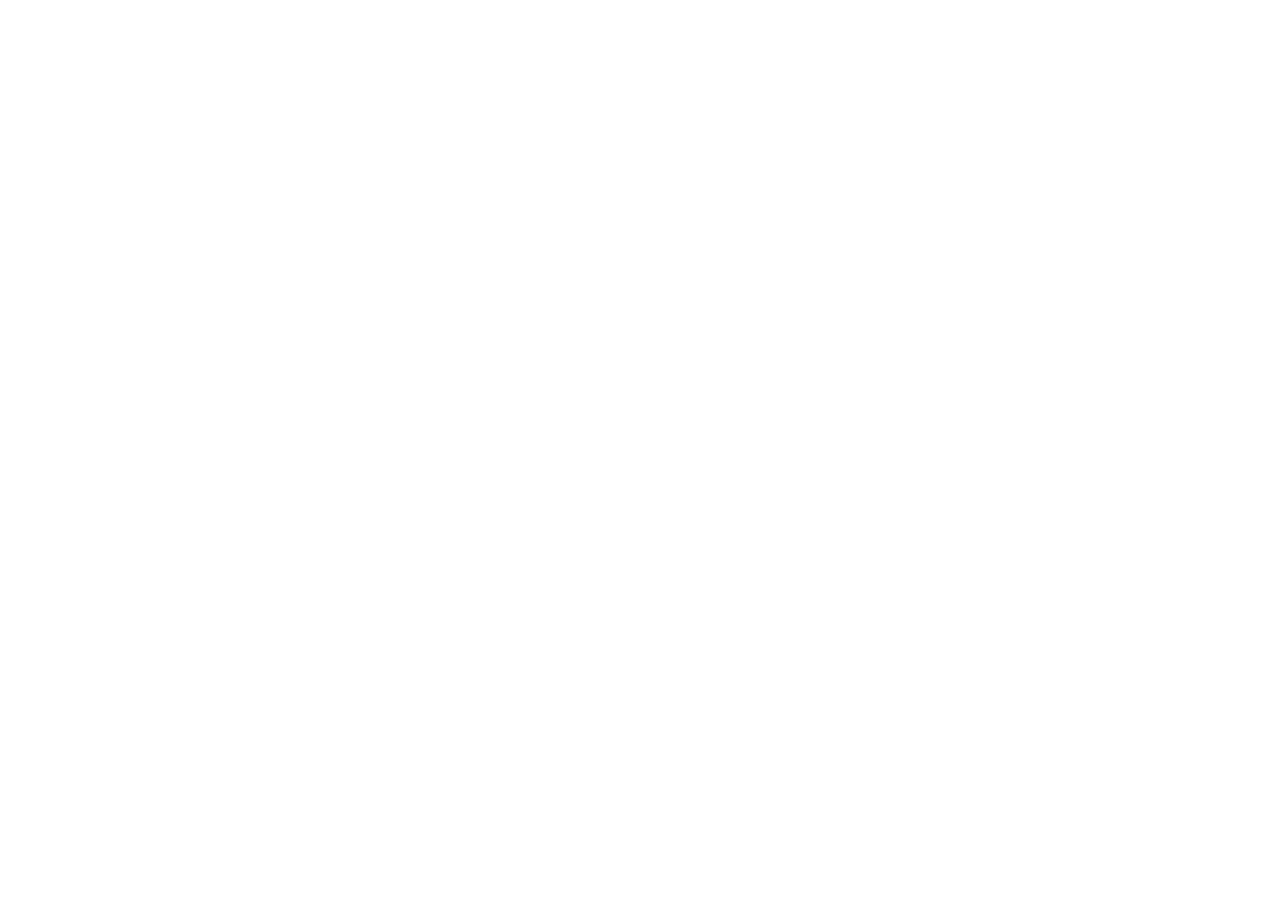
==== index.html @ 6d7db4c5 "Tambah kerangka halaman beranda" ====
<!DOCTYPE html>
<html lang="en">
<head>
    <meta charset="UTF-8">
    <meta name="viewport" content="width=device-width, initial-scale=1.0">
    <meta name="description" content="atalog kain dan busana Sasirangan khas Banjarmasin
    karya pengrajin lokal">

    <title>Sasirangan Banua | Kain Khas Banjar</title>
</head>
<body>
    
</body>
</html>
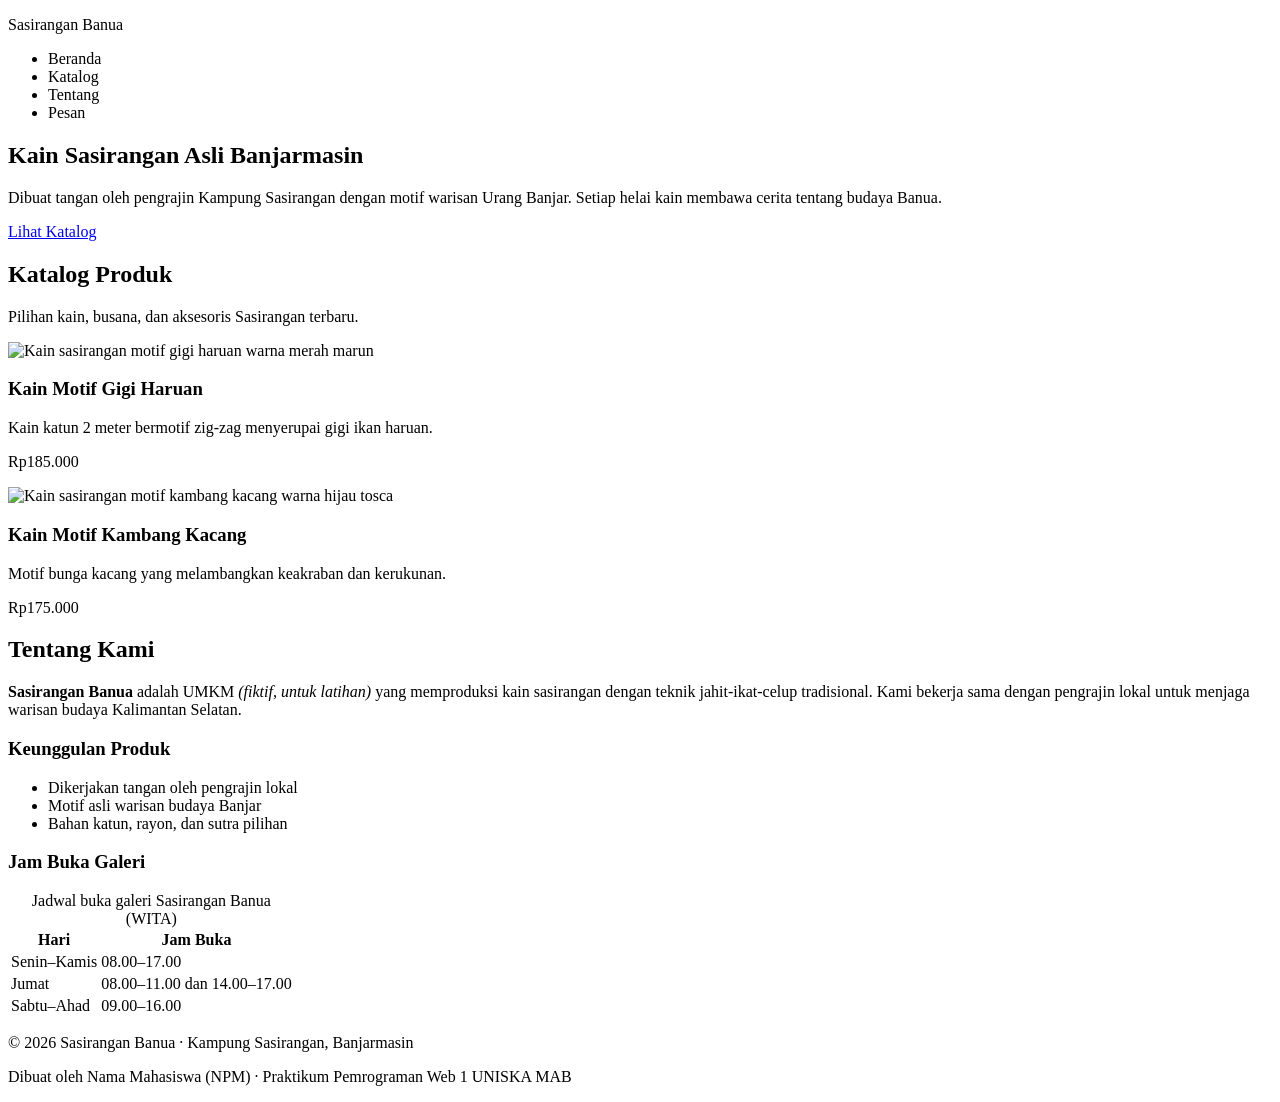
==== commit b75ed917: "Tambah formulir pemesanan di kontak.html" ====
--- a/index.html
+++ b/index.html
@@ -1,14 +1,129 @@
-<!DOCTYPE html>
+<!doctype html>
 <html lang="en">
-<head>
-    <meta charset="UTF-8">
-    <meta name="viewport" content="width=device-width, initial-scale=1.0">
-    <meta name="description" content="atalog kain dan busana Sasirangan khas Banjarmasin
-    karya pengrajin lokal">
+  <head>
+    <meta charset="UTF-8" />
+    <meta name="viewport" content="width=device-width, initial-scale=1.0" />
+    <meta
+      name="description"
+      content="atalog kain dan busana Sasirangan khas Banjarmasin
+    karya pengrajin lokal"
+    />
 
     <title>Sasirangan Banua | Kain Khas Banjar</title>
-</head>
-<body>
-    
-</body>
-</html>+  </head>
+
+  <body>
+    <header>
+      <p class="logo"><a href="index.html"></a>Sasirangan Banua</p>
+      <nav>
+        <ul>
+          <li><a href="index.html"></a>Beranda</li>
+          <li><a href="#katalog"></a>Katalog</li>
+          <li><a href="#tentang"></a>Tentang</li>
+          <li><a href="kontak.html"></a>Pesan</li>
+        </ul>
+      </nav>
+    </header>
+
+    <main>
+      <section class="hero">
+        <h1>Kain Sasirangan Asli Banjarmasin</h1>
+        <p>
+          Dibuat tangan oleh pengrajin Kampung Sasirangan dengan motif warisan
+          Urang Banjar. Setiap helai kain membawa cerita tentang budaya Banua.
+        </p>
+        <a class="tombol" href="#katalog">Lihat Katalog</a>
+      </section>
+
+      <section class="bagian" id="katalog">
+        <h2>Katalog Produk</h2>
+        <p>Pilihan kain, busana, dan aksesoris Sasirangan terbaru.</p>
+        <div class="katalog-grid">
+          <article class="kartu">
+            <img
+              src="img/gigi-haruan.svg"
+              alt="Kain sasirangan motif gigi haruan warna merah marun"
+              width="600"
+              height="400"
+            />
+            <div class="kartu-isi">
+              <h3>Kain Motif Gigi Haruan</h3>
+              <p>
+                Kain katun 2 meter bermotif zig-zag menyerupai gigi ikan haruan.
+              </p>
+              <p class="harga">Rp185.000</p>
+            </div>
+          </article>
+          <article class="kartu">
+            <img
+              src="img/kambang-kacang.svg"
+              alt="Kain sasirangan motif kambang kacang warna hijau
+tosca"
+              width="600"
+              height="400"
+            />
+            <div class="kartu-isi">
+              <h3>Kain Motif Kambang Kacang</h3>
+              <p>
+                Motif bunga kacang yang melambangkan keakraban dan kerukunan.
+              </p>
+              <p class="harga">Rp175.000</p>
+            </div>
+          </article>
+          <!-- Tambahkan minimal 4 kartu lagi dengan pola yang sama -->
+        </div>
+      </section>
+
+      <section class="bagian" id="tentang">
+        <h2>Tentang Kami</h2>
+        <p>
+          <strong>Sasirangan Banua</strong> adalah UMKM
+          <em>(fiktif, untuk latihan)</em> yang memproduksi kain sasirangan
+          dengan teknik jahit-ikat-celup tradisional. Kami bekerja sama dengan
+          pengrajin lokal untuk menjaga warisan budaya Kalimantan Selatan.
+        </p>
+        <h3>Keunggulan Produk</h3>
+        <ul>
+          <li>Dikerjakan tangan oleh pengrajin lokal</li>
+          <li>Motif asli warisan budaya Banjar</li>
+          <li>Bahan katun, rayon, dan sutra pilihan</li>
+        </ul>
+        <h3>Jam Buka Galeri</h3>
+        <table>
+          <caption>
+            Jadwal buka galeri Sasirangan Banua (WITA)
+          </caption>
+          <thead>
+            <tr>
+              <th scope="col">Hari</th>
+              <th scope="col">Jam Buka</th>
+            </tr>
+          </thead>
+          <tbody>
+            <tr>
+              <td>Senin–Kamis</td>
+              <td>08.00–17.00</td>
+            </tr>
+            <tr>
+              <td>Jumat</td>
+              <td>08.00–11.00 dan 14.00–17.00</td>
+            </tr>
+            <tr>
+              <td>Sabtu–Ahad</td>
+              <td>09.00–16.00</td>
+            </tr>
+          </tbody>
+        </table>
+      </section>
+    </main>
+    <footer class="footer-situs">
+      <p>
+        &copy; 2026 Sasirangan Banua &middot; Kampung Sasirangan, Banjarmasin
+      </p>
+      <p>
+        Dibuat oleh Nama Mahasiswa (NPM) &middot; Praktikum Pemrograman Web 1
+        UNISKA MAB
+      </p>
+    </footer>
+  </body>
+</html>
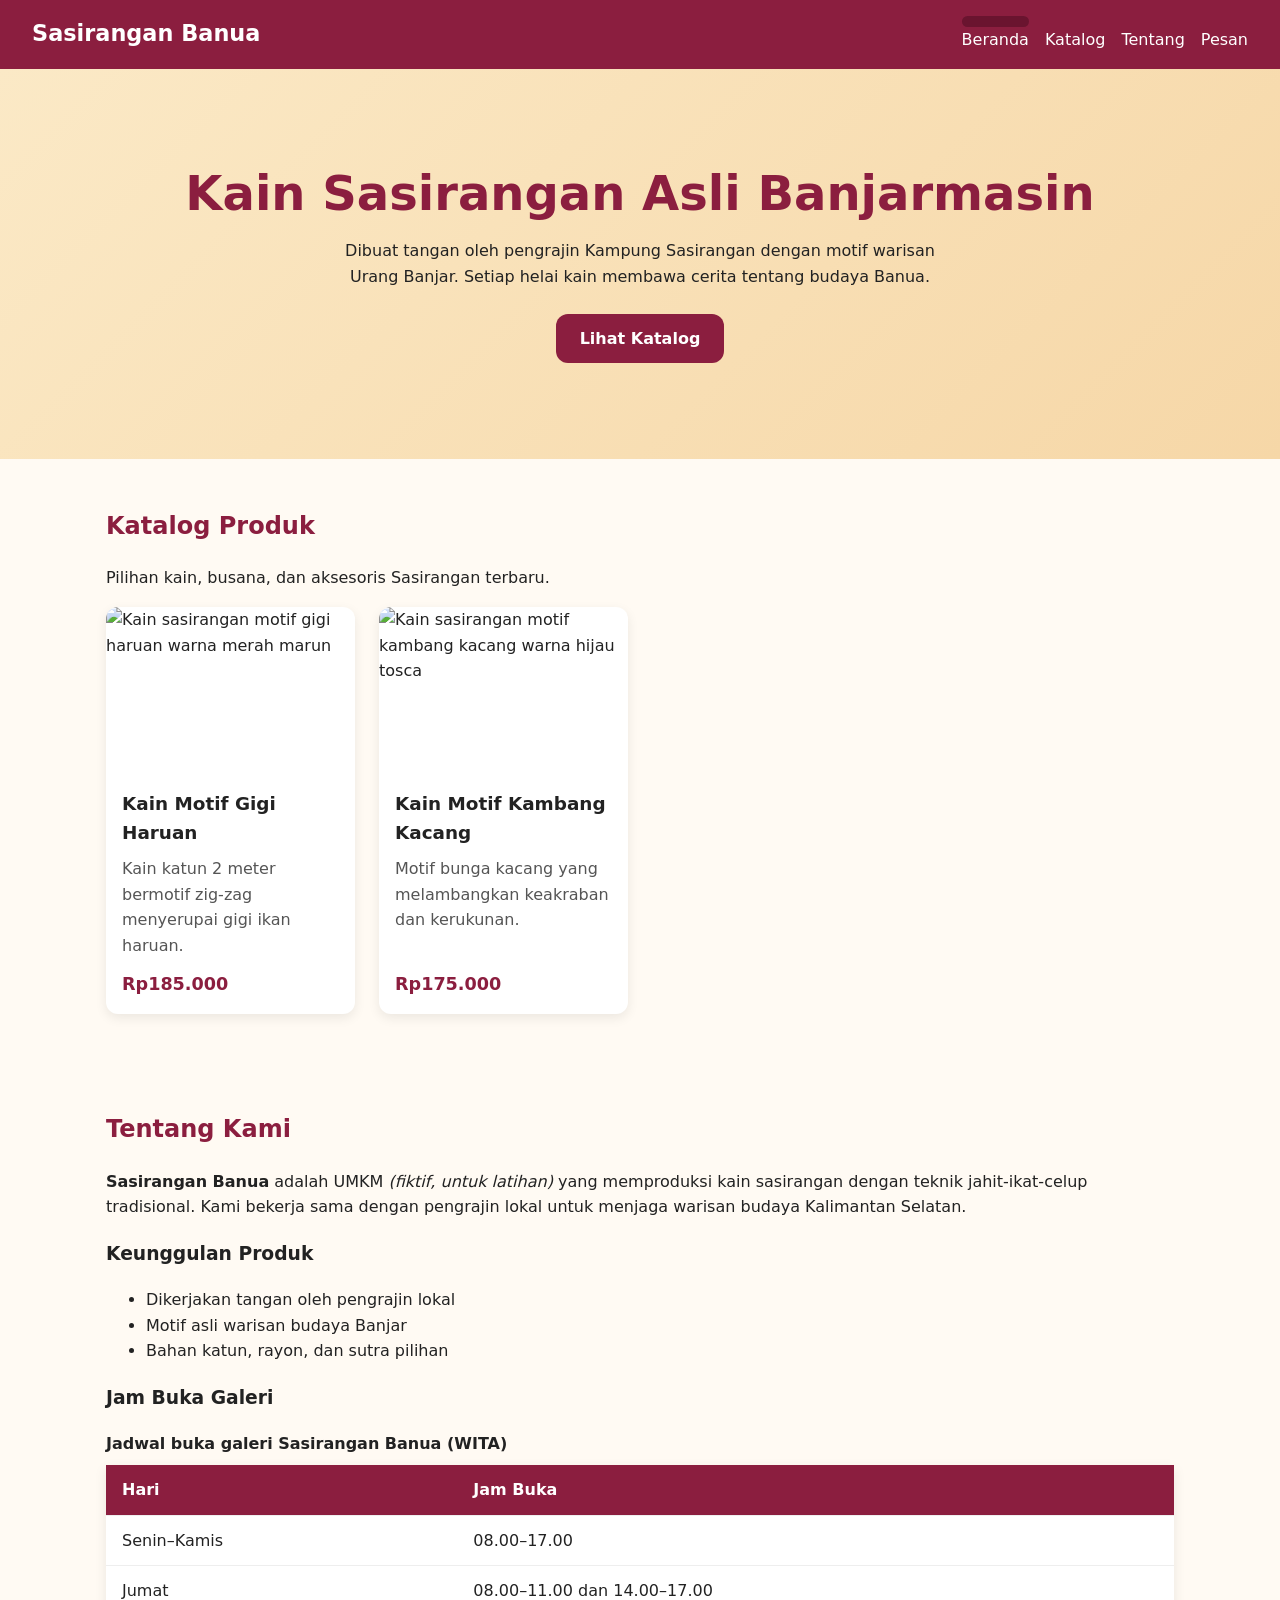
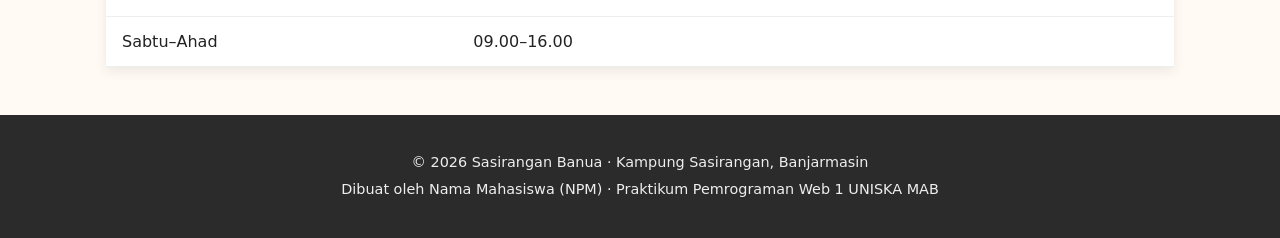
==== commit 892b4980: "Perbaiki tampilan berdasarkan uji responsif" ====
--- a/index.html
+++ b/index.html
@@ -5,19 +5,19 @@
     <meta name="viewport" content="width=device-width, initial-scale=1.0" />
     <meta
       name="description"
-      content="atalog kain dan busana Sasirangan khas Banjarmasin
+      content="Catalog kain dan busana Sasirangan khas Banjarmasin
     karya pengrajin lokal"
     />
-
+    <link rel="stylesheet" href="css/style.css" />
     <title>Sasirangan Banua | Kain Khas Banjar</title>
   </head>
 
   <body>
-    <header>
+    <header class="header-situs">
       <p class="logo"><a href="index.html"></a>Sasirangan Banua</p>
-      <nav>
-        <ul>
-          <li><a href="index.html"></a>Beranda</li>
+      <nav aria-label="Navigasi Utama">
+        <ul class="menu">
+          <li><a href="index.html" aria-current="page"></a>Beranda</li>
           <li><a href="#katalog"></a>Katalog</li>
           <li><a href="#tentang"></a>Tentang</li>
           <li><a href="kontak.html"></a>Pesan</li>
--- a/css/style.css
+++ b/css/style.css
@@ -0,0 +1,340 @@
+/* =========================================================
+Sasirangan Banua — style.css
+Pendekatan: mobile-first (gaya dasar untuk HP, lalu
+disesuaikan untuk layar lebar dengan media query)
+========================================================= */
+/* ---------- 1. Variabel (custom properties) ---------- */
+:root {
+  --warna-utama: #8b1e3f;
+  /* merah marun sasirangan */
+  --warna-utama-gelap: #6a142f;
+  --warna-aksen: #e0a526;
+  /* kuning kunyit */
+  --warna-krem: #fbe9c6;
+  --warna-teks: #222222;
+  --warna-teks-lembut: #555555;
+  --warna-latar: #fffaf3;
+  --warna-kartu: #ffffff;
+  --radius: 12px;
+  --bayangan: 0 4px 12px rgba(0, 0, 0, 0.08);
+  --lebar-maks: 1100px;
+}
+
+/* ---------- 2. Reset ringan & dasar ---------- */
+*,
+*::before,
+*::after {
+  box-sizing: border-box;
+}
+
+html {
+  scroll-behavior: smooth;
+  scroll-padding-top: 7rem;
+  /* agar judul tidak tertutup header sticky */
+}
+
+body {
+  margin: 0;
+  font-family:
+    "Segoe UI",
+    system-ui,
+    -apple-system,
+    Roboto,
+    Arial,
+    sans-serif;
+  font-size: 1rem;
+  line-height: 1.6;
+  color: var(--warna-teks);
+  background-color: var(--warna-latar);
+}
+
+img {
+  display: block;
+  max-width: 100%;
+  height: auto;
+}
+
+a {
+  color: var(--warna-utama);
+}
+
+/* Penanda fokus untuk pengguna keyboard — JANGAN dihapus */
+a:focus-visible,
+button:focus-visible,
+input:focus-visible,
+select:focus-visible,
+textarea:focus-visible {
+  outline: 3px solid var(--warna-utama-gelap);
+  outline-offset: 2px;
+}
+
+/* ---------- 3. Header & navigasi (Flexbox) ---------- */
+.header-situs {
+  position: sticky;
+  top: 0;
+  z-index: 10;
+  display: flex;
+  flex-direction: column; /* HP: logo di atas menu */
+  align-items: center;
+  gap: 0.5rem;
+  padding: 1rem;
+  background-color: var(--warna-utama);
+  color: #ffffff;
+}
+.logo {
+  margin: 0;
+  font-size: 1.4rem;
+  font-weight: 700;
+}
+.logo a {
+  color: inherit;
+  text-decoration: none;
+}
+.menu {
+  display: flex;
+  flex-wrap: wrap;
+  justify-content: center;
+  gap: 0.25rem 1rem;
+  margin: 0;
+  padding: 0;
+  list-style: none;
+}
+.menu a {
+  display: block;
+  padding: 0.35rem 0.75rem;
+  border-radius: 6px;
+  color: #ffffff;
+  text-decoration: none;
+}
+.menu a:hover,
+.menu a[aria-current="page"] {
+  background-color: var(--warna-utama-gelap);
+}
+.header-situs a:focus-visible {
+  outline-color: #ffffff; /* fokus putih agar terlihat di latar header yang gelap */
+}
+
+/* ---------- 4. Hero ---------- */
+.hero {
+  padding: 4rem 1rem;
+  text-align: center;
+  background: linear-gradient(135deg, var(--warna-krem), #f6d7a7);
+}
+
+.hero h1 {
+  margin: 0 0 1rem;
+  font-size: clamp(1.8rem, 5vw, 3rem);
+  line-height: 1.2;
+  color: var(--warna-utama);
+}
+
+.hero p {
+  max-width: 40rem;
+  margin: 0 auto 1.5rem;
+}
+
+/* ---------- 5. Tombol ---------- */
+.tombol {
+  display: inline-block;
+  padding: 0.75rem 1.5rem;
+  border: none;
+  border-radius: var(--radius);
+  background-color: var(--warna-utama);
+  color: #ffffff;
+  font: inherit;
+  font-weight: 600;
+  text-decoration: none;
+  cursor: pointer;
+  transition:
+    background-color 0.2s ease,
+    transform 0.2s ease;
+}
+
+.tombol:hover {
+  background-color: var(--warna-utama-gelap);
+  transform: translateY(-2px);
+}
+
+/* ---------- 6. Bagian (section) umum ---------- */
+.bagian {
+  max-width: var(--lebar-maks);
+  margin-inline: auto;
+  padding: 3rem 1rem;
+}
+
+.bagian h1,
+.bagian h2 {
+  margin-top: 0;
+  color: var(--warna-utama);
+}
+
+/* ---------- 7. Katalog (CSS Grid) ---------- */
+.katalog-grid {
+  display: grid;
+  grid-template-columns: repeat(auto-fill, minmax(240px, 1fr));
+  gap: 1.5rem;
+}
+
+.kartu {
+  display: flex;
+  flex-direction: column;
+  overflow: hidden;
+  border-radius: var(--radius);
+  background-color: var(--warna-kartu);
+  box-shadow: var(--bayangan);
+  transition: transform 0.2s ease;
+}
+
+.kartu:hover {
+  transform: translateY(-4px);
+}
+
+.kartu img {
+  width: 100%;
+  aspect-ratio: 3 / 2;
+  object-fit: cover;
+}
+
+.kartu-isi {
+  display: flex;
+  flex-direction: column;
+  flex-grow: 1;
+  /* isi kartu mengisi sisa tinggi */
+  padding: 1rem;
+}
+
+.kartu h3 {
+  margin: 0 0 0.5rem;
+  font-size: 1.15rem;
+}
+
+.kartu p {
+  margin: 0 0 0.75rem;
+  color: var(--warna-teks-lembut);
+}
+
+.kartu .harga {
+  margin-top: auto;
+  /* harga selalu di bagian bawah kartu */
+  margin-bottom: 0;
+  font-size: 1.1rem;
+  font-weight: 700;
+  color: var(--warna-utama);
+}
+
+/* ---------- 8. Tabel ---------- */
+table {
+  width: 100%;
+  border-collapse: collapse;
+  background-color: var(--warna-kartu);
+  box-shadow: var(--bayangan);
+}
+
+caption {
+  margin-bottom: 0.5rem;
+  font-weight: 600;
+  text-align: left;
+}
+
+th,
+td {
+  padding: 0.75rem 1rem;
+  border-bottom: 1px solid #eeeeee;
+  text-align: left;
+}
+
+thead th {
+  background-color: var(--warna-utama);
+  color: #ffffff;
+}
+
+/* ---------- 9. Formulir ---------- */
+.form-pesan {
+  display: grid;
+  gap: 1rem;
+  max-width: 40rem;
+  padding: 1.5rem;
+  border-radius: var(--radius);
+  background-color: var(--warna-kartu);
+  box-shadow: var(--bayangan);
+}
+
+.kolom {
+  display: flex;
+  flex-direction: column;
+  gap: 0.35rem;
+}
+
+label,
+legend {
+  font-weight: 600;
+}
+
+input,
+select,
+textarea {
+  width: 100%;
+  padding: 0.65rem 0.75rem;
+  border: 1px solid #b5b5b5;
+  border-radius: 8px;
+  font: inherit;
+}
+
+fieldset {
+  display: flex;
+  flex-direction: column;
+  gap: 0.35rem;
+  border: 1px solid #dddddd;
+  border-radius: 8px;
+}
+
+fieldset label,
+.cek {
+  display: flex;
+  align-items: center;
+  gap: 0.5rem;
+  font-weight: 400;
+}
+
+input[type="radio"],
+input[type="checkbox"] {
+  width: auto;
+}
+
+/* ---------- 10. Footer ---------- */
+.footer-situs {
+  padding: 2rem 1rem;
+  background-color: #2b2b2b;
+  color: #eeeeee;
+  font-size: 0.9rem;
+  text-align: center;
+}
+
+.footer-situs p {
+  margin: 0.25rem 0;
+}
+
+/* ---------- 11. Responsif: tablet & desktop ---------- */
+@media (min-width: 768px) {
+  .header-situs {
+    flex-direction: row;
+    /* logo kiri, menu kanan */
+    justify-content: space-between;
+    padding-inline: 2rem;
+  }
+
+  .hero {
+    padding: 6rem 2rem;
+  }
+}
+
+/* Hormati pengguna yang tidak ingin banyak animasi */
+@media (prefers-reduced-motion: reduce) {
+  html {
+    scroll-behavior: auto;
+  }
+
+  * {
+    transition: none !important;
+  }
+}
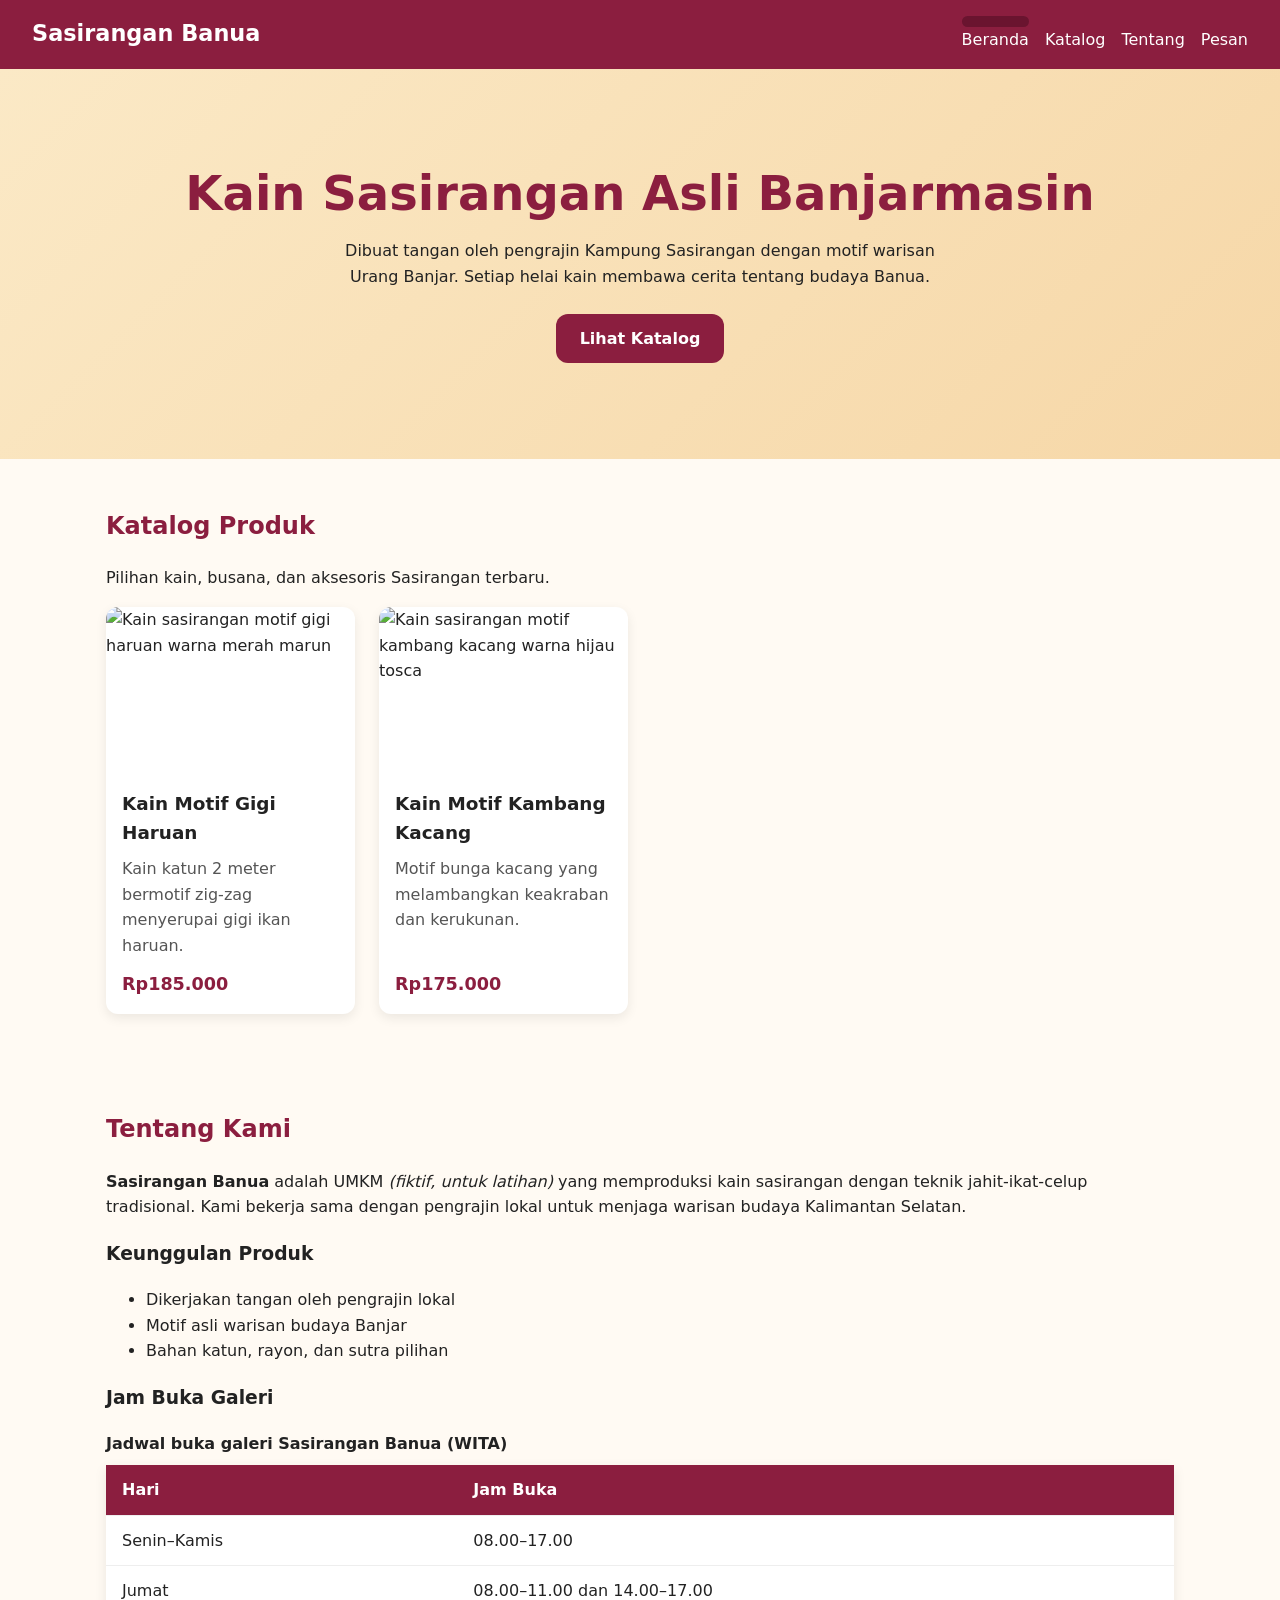
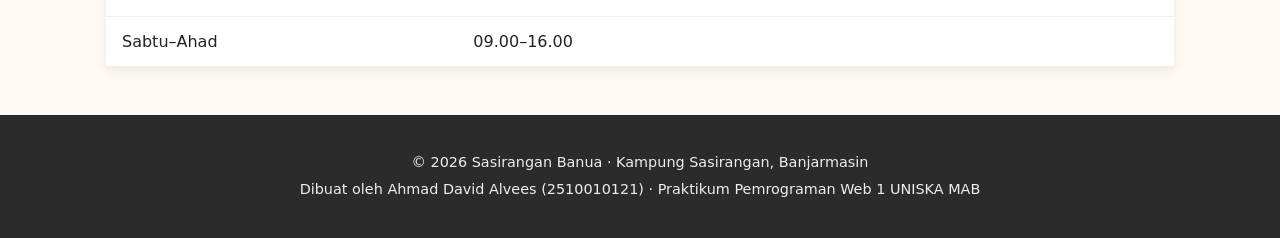
==== commit 2295df77: "Tambah formulir pemesanan di kontak.html" ====
--- a/index.html
+++ b/index.html
@@ -58,7 +58,7 @@
             <img
               src="img/kambang-kacang.svg"
               alt="Kain sasirangan motif kambang kacang warna hijau
-tosca"
+              tosca"
               width="600"
               height="400"
             />
@@ -121,8 +121,8 @@
         &copy; 2026 Sasirangan Banua &middot; Kampung Sasirangan, Banjarmasin
       </p>
       <p>
-        Dibuat oleh Nama Mahasiswa (NPM) &middot; Praktikum Pemrograman Web 1
-        UNISKA MAB
+        Dibuat oleh Ahmad David Alvees (2510010121) &middot; Praktikum
+        Pemrograman Web 1 UNISKA MAB
       </p>
     </footer>
   </body>
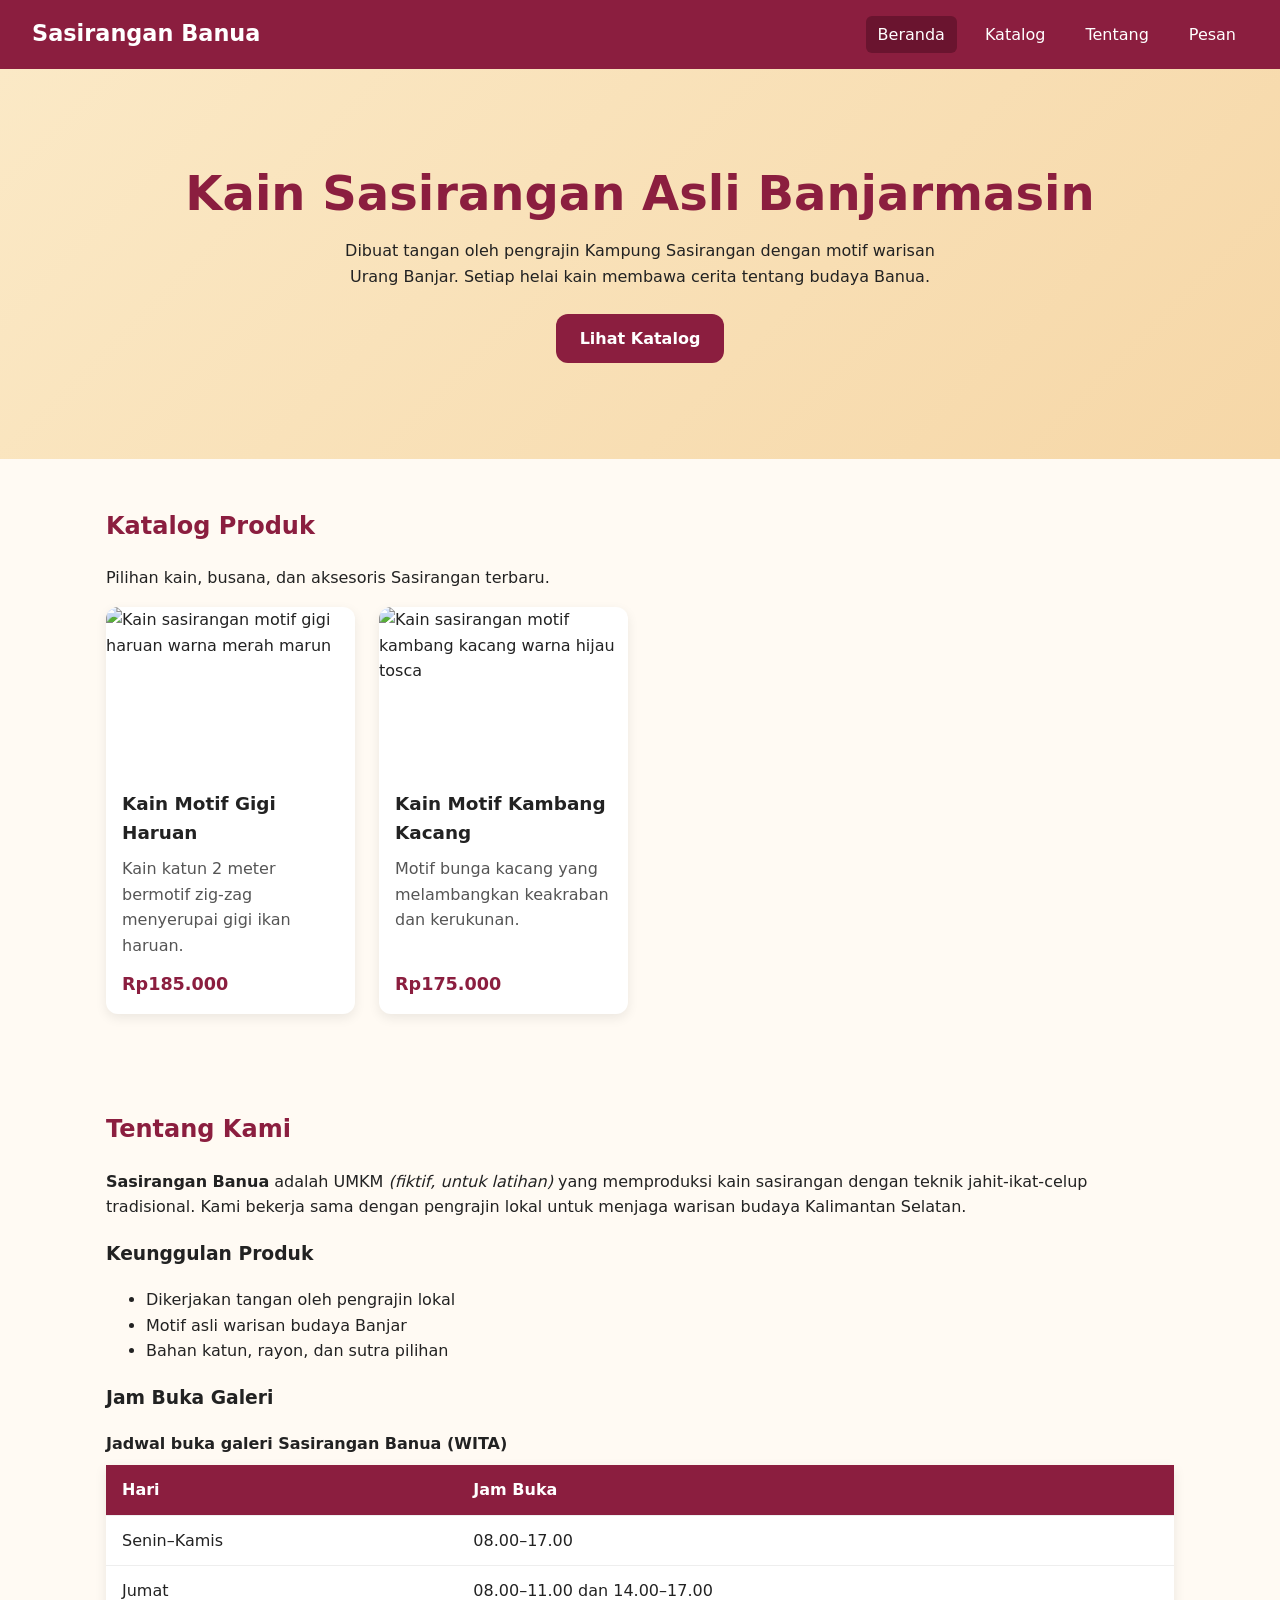
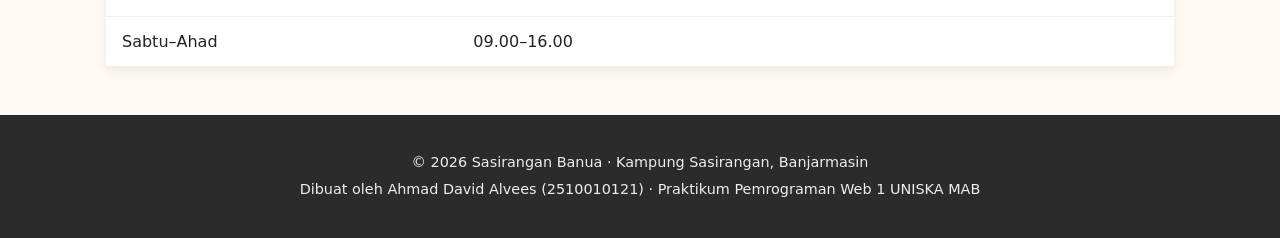
==== commit 56707a64: "Perbaiki tampilan berdasarkan uji responsif" ====
--- a/index.html
+++ b/index.html
@@ -17,10 +17,10 @@
       <p class="logo"><a href="index.html"></a>Sasirangan Banua</p>
       <nav aria-label="Navigasi Utama">
         <ul class="menu">
-          <li><a href="index.html" aria-current="page"></a>Beranda</li>
-          <li><a href="#katalog"></a>Katalog</li>
-          <li><a href="#tentang"></a>Tentang</li>
-          <li><a href="kontak.html"></a>Pesan</li>
+          <li><a href="index.html" aria-current="page">Beranda</a></li>
+          <li><a href="#katalog">Katalog</a></li>
+          <li><a href="#tentang">Tentang</a></li>
+          <li><a href="kontak.html">Pesan</a></li>
         </ul>
       </nav>
     </header>
--- a/css/style.css
+++ b/css/style.css
@@ -74,22 +74,25 @@
   top: 0;
   z-index: 10;
   display: flex;
-  flex-direction: column; /* HP: logo di atas menu */
+  flex-direction: column;
   align-items: center;
   gap: 0.5rem;
   padding: 1rem;
   background-color: var(--warna-utama);
   color: #ffffff;
 }
+
 .logo {
   margin: 0;
   font-size: 1.4rem;
   font-weight: 700;
 }
+
 .logo a {
   color: inherit;
   text-decoration: none;
 }
+
 .menu {
   display: flex;
   flex-wrap: wrap;
@@ -99,6 +102,7 @@
   padding: 0;
   list-style: none;
 }
+
 .menu a {
   display: block;
   padding: 0.35rem 0.75rem;
@@ -106,12 +110,14 @@
   color: #ffffff;
   text-decoration: none;
 }
+
 .menu a:hover,
 .menu a[aria-current="page"] {
   background-color: var(--warna-utama-gelap);
 }
+
 .header-situs a:focus-visible {
-  outline-color: #ffffff; /* fokus putih agar terlihat di latar header yang gelap */
+  outline-color: #ffffff;
 }
 
 /* ---------- 4. Hero ---------- */
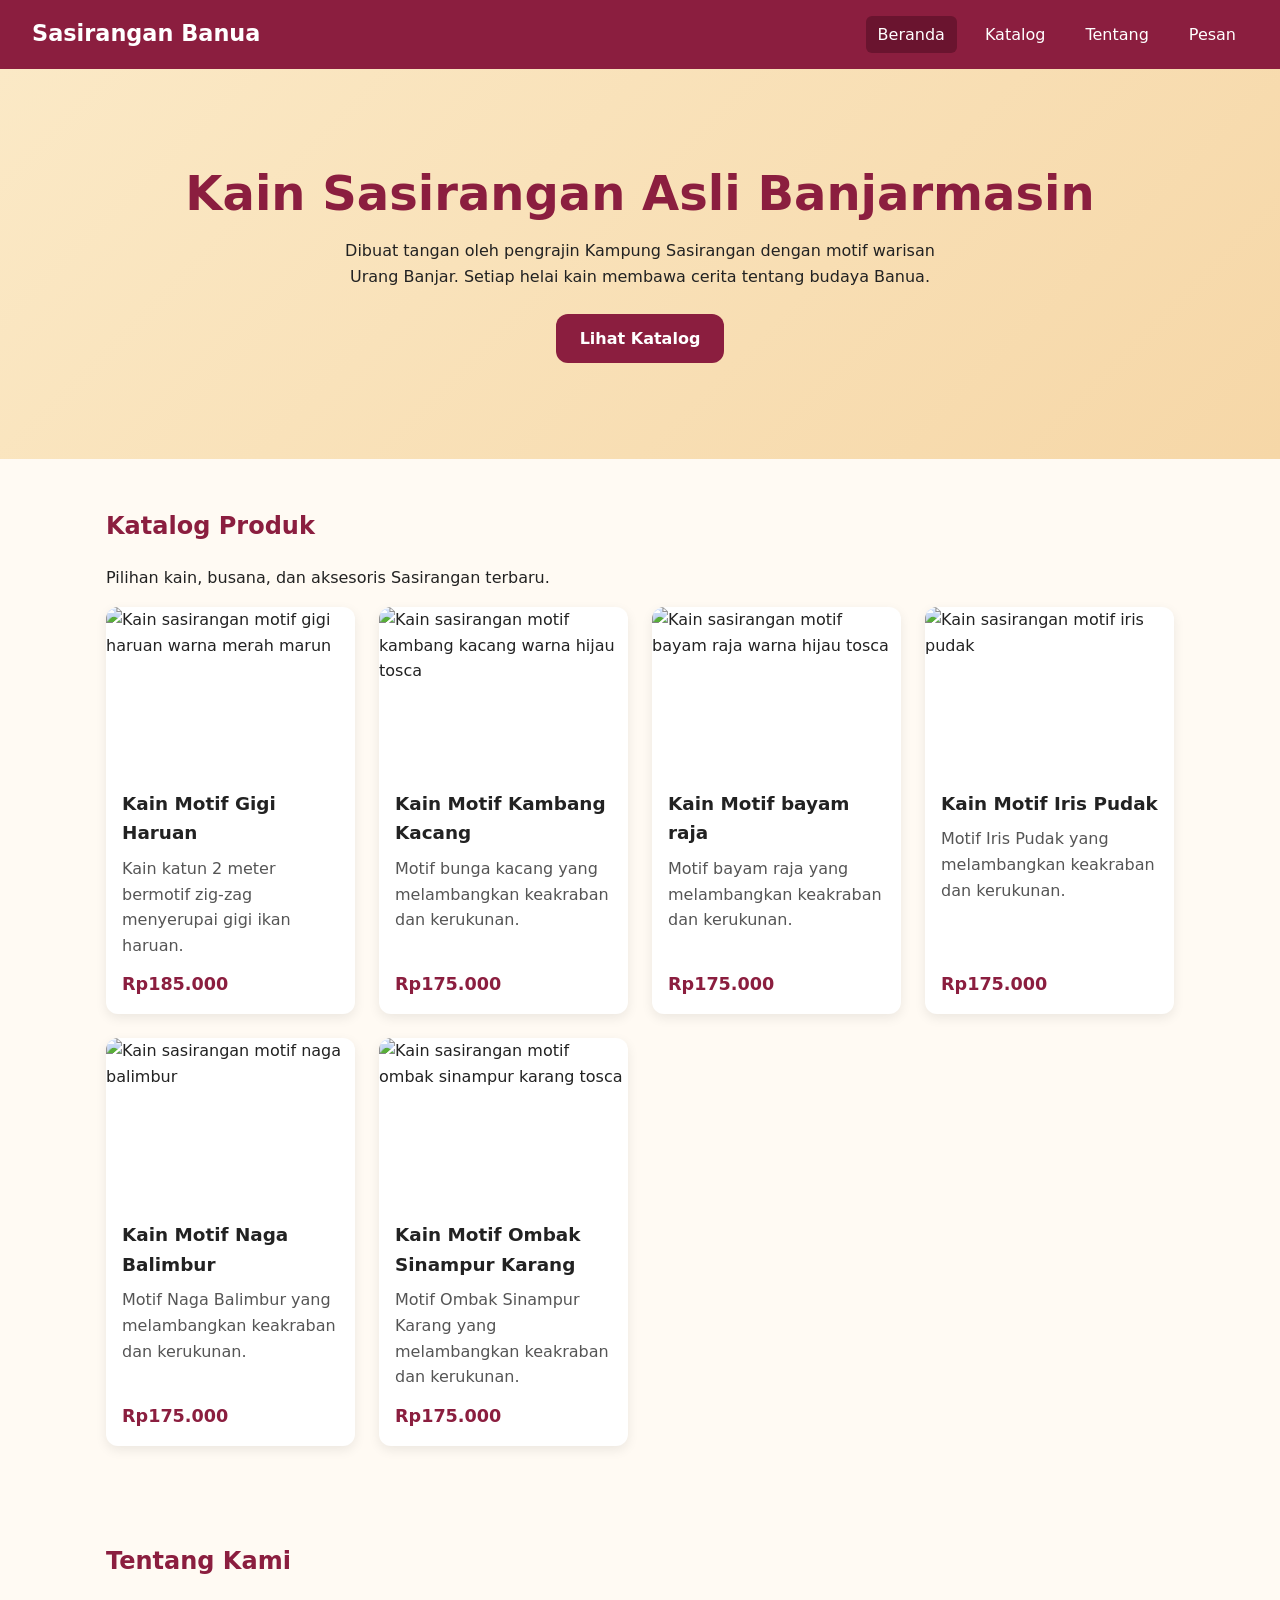
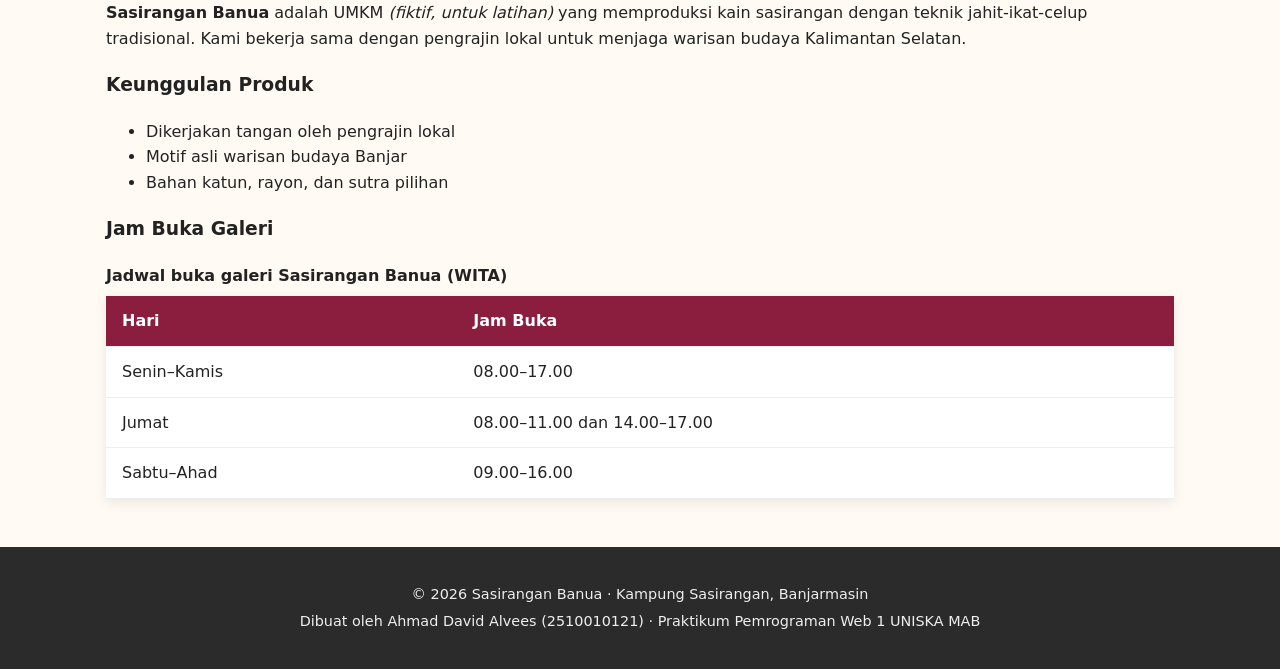
==== commit a9f37ace: "Tambah Kartu Katalog" ====
--- a/index.html
+++ b/index.html
@@ -70,7 +70,65 @@
               <p class="harga">Rp175.000</p>
             </div>
           </article>
-          <!-- Tambahkan minimal 4 kartu lagi dengan pola yang sama -->
+          <article class="kartu">
+            <img
+              src="img/bayam-raja.svg"
+              alt="Kain sasirangan motif bayam raja warna hijau
+              tosca"
+              width="600"
+              height="400"
+            />
+            <div class="kartu-isi">
+              <h3>Kain Motif bayam raja</h3>
+              <p>Motif bayam raja yang melambangkan keakraban dan kerukunan.</p>
+              <p class="harga">Rp175.000</p>
+            </div>
+          </article>
+          <article class="kartu">
+            <img
+              src="img/iris-pudak.svg"
+              alt="Kain sasirangan motif iris pudak"
+              width="600"
+              height="400"
+            />
+            <div class="kartu-isi">
+              <h3>Kain Motif Iris Pudak</h3>
+              <p>Motif Iris Pudak yang melambangkan keakraban dan kerukunan.</p>
+              <p class="harga">Rp175.000</p>
+            </div>
+          </article>
+          <article class="kartu">
+            <img
+              src="img/naga-balimbur.svg"
+              alt="Kain sasirangan motif naga balimbur"
+              width="600"
+              height="400"
+            />
+            <div class="kartu-isi">
+              <h3>Kain Motif Naga Balimbur</h3>
+              <p>
+                Motif Naga Balimbur yang melambangkan keakraban dan kerukunan.
+              </p>
+              <p class="harga">Rp175.000</p>
+            </div>
+          </article>
+          <article class="kartu">
+            <img
+              src="img/ombak-sinapur-karang.svg"
+              alt="Kain sasirangan motif ombak sinampur karang
+              tosca"
+              width="600"
+              height="400"
+            />
+            <div class="kartu-isi">
+              <h3>Kain Motif Ombak Sinampur Karang</h3>
+              <p>
+                Motif Ombak Sinampur Karang yang melambangkan keakraban dan
+                kerukunan.
+              </p>
+              <p class="harga">Rp175.000</p>
+            </div>
+          </article>
         </div>
       </section>
 
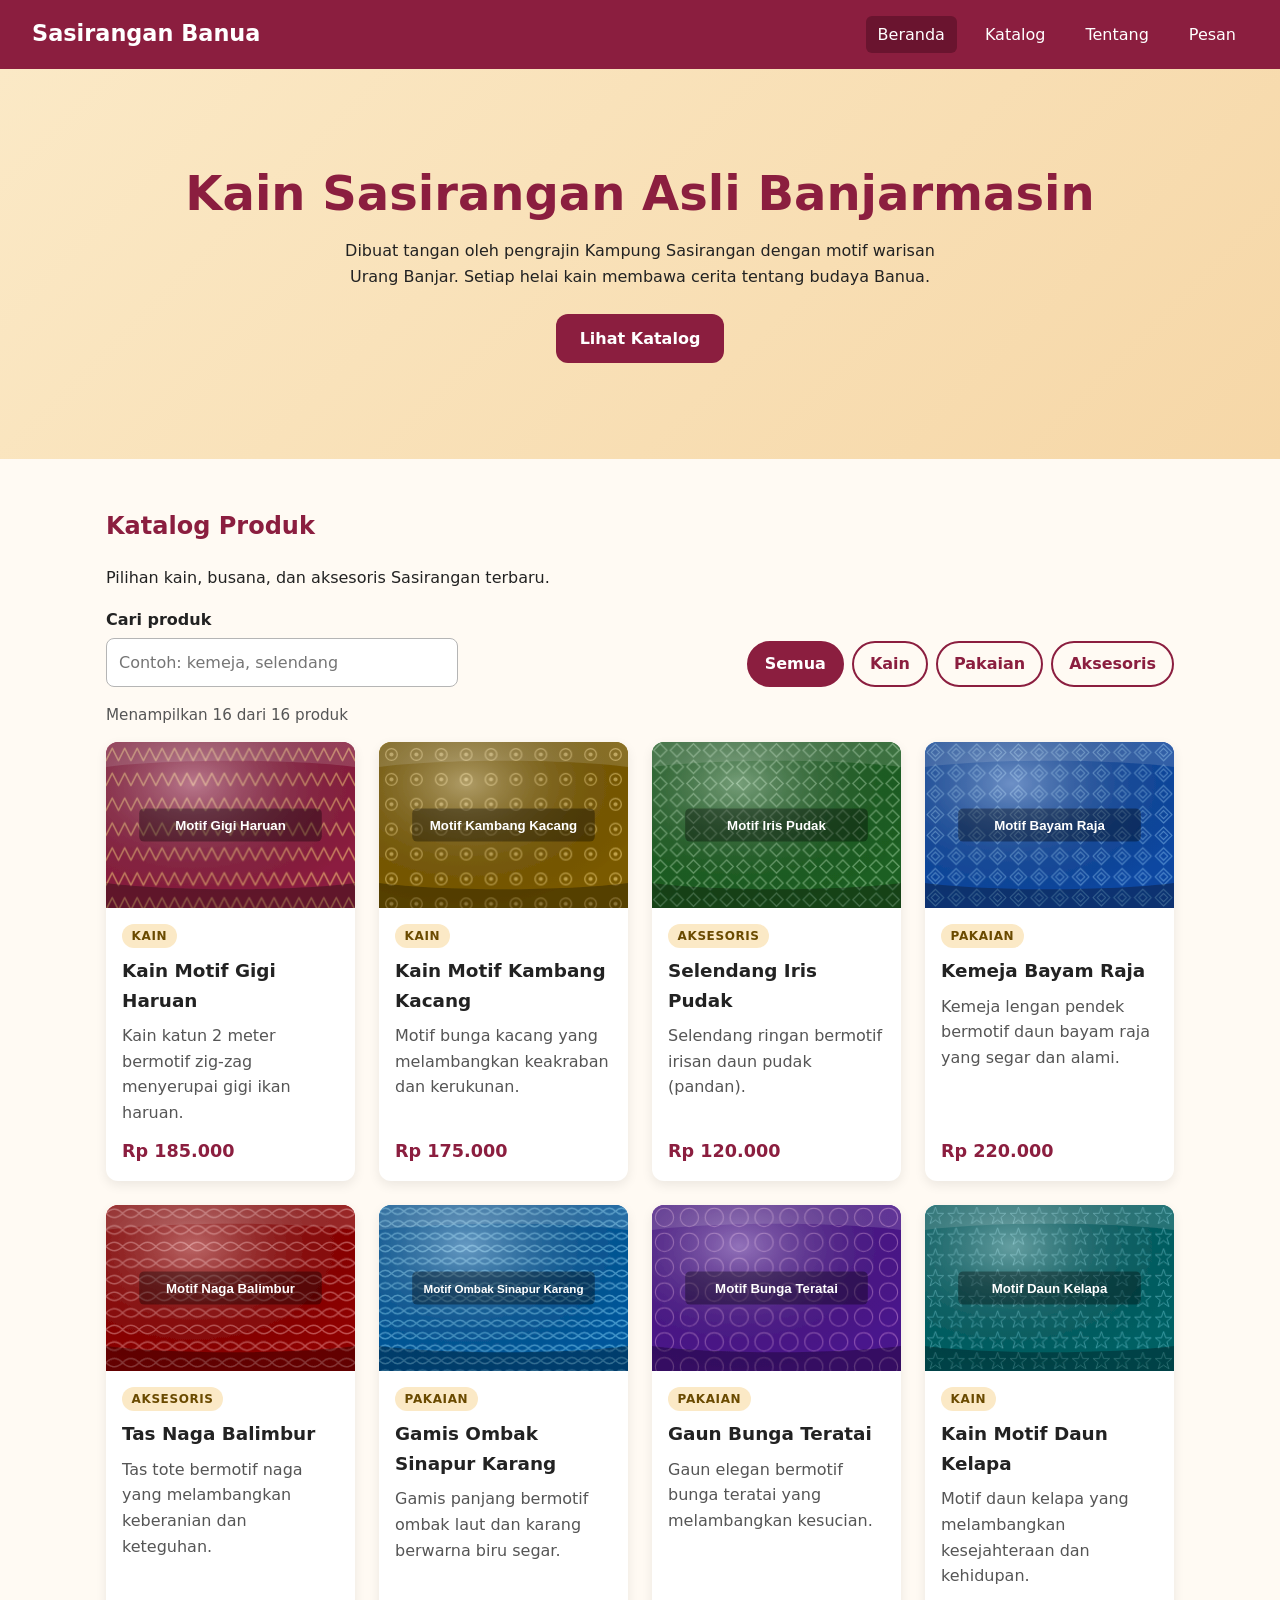
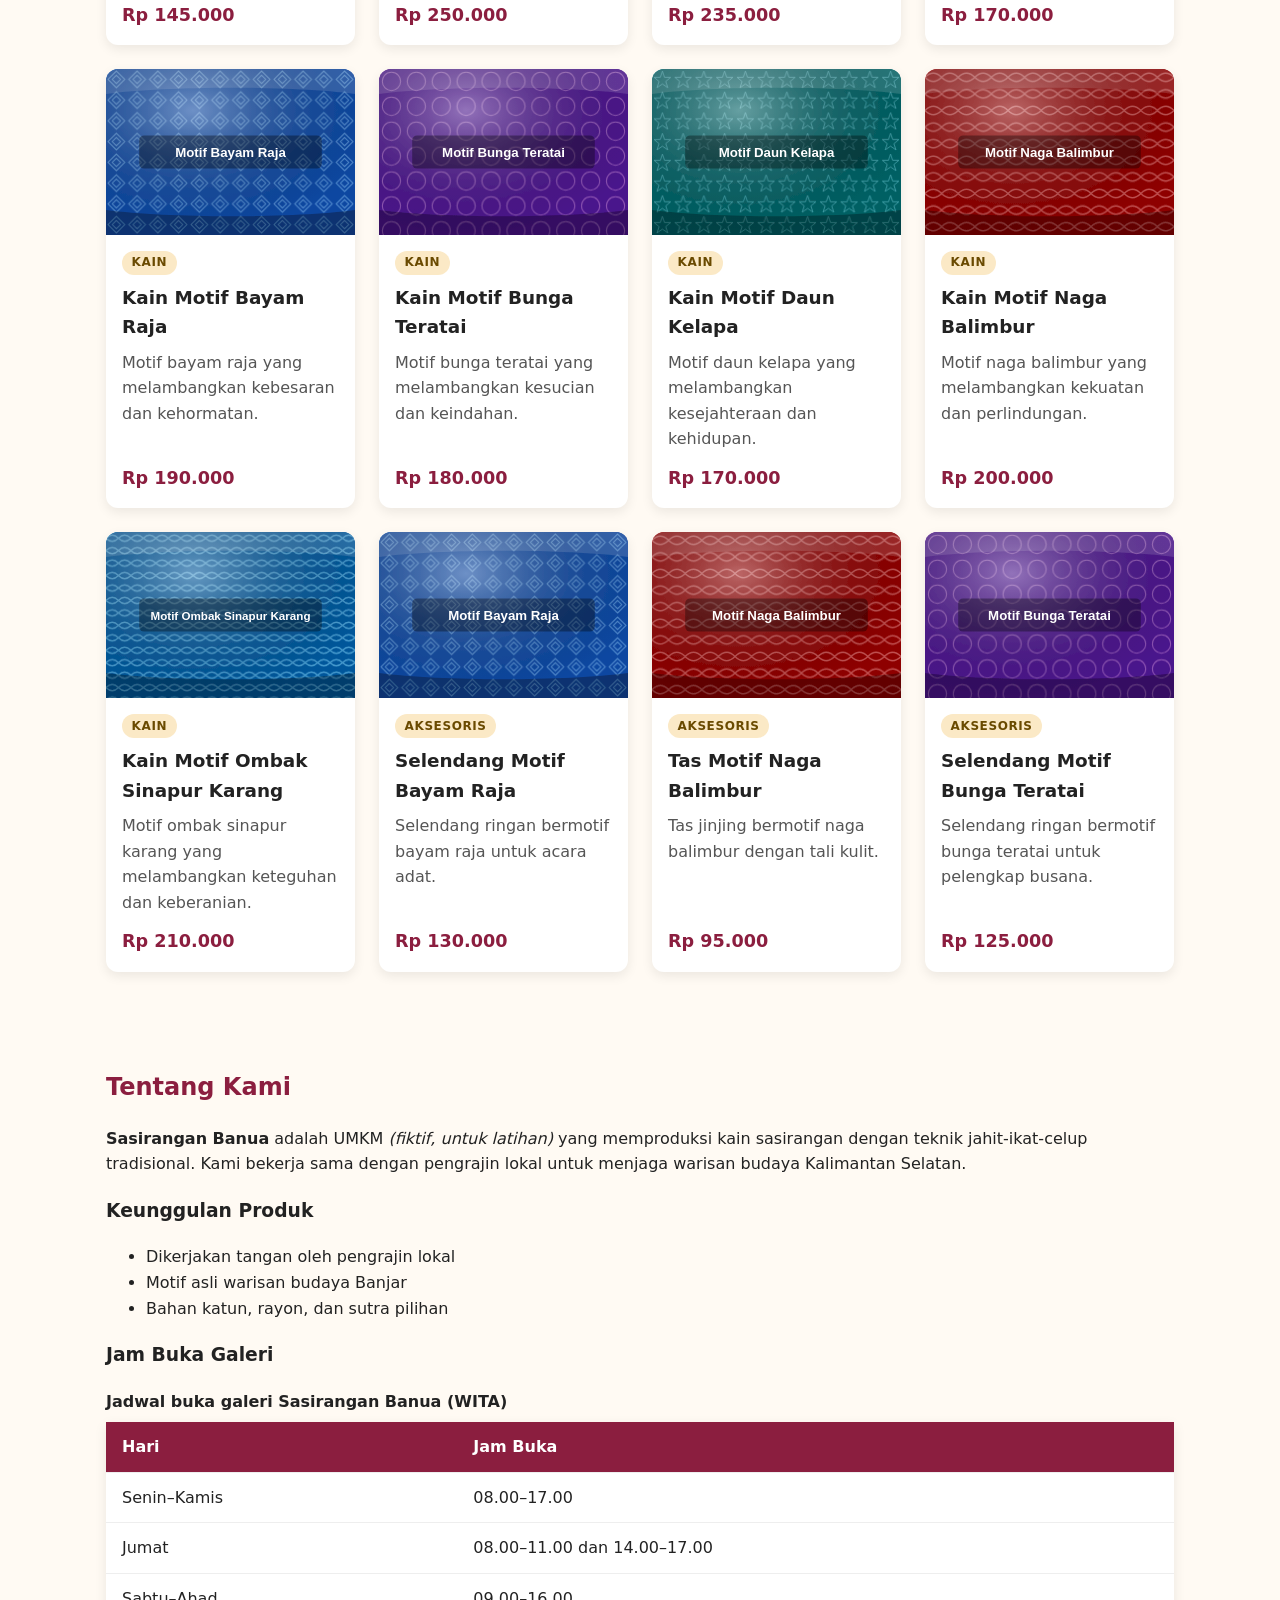
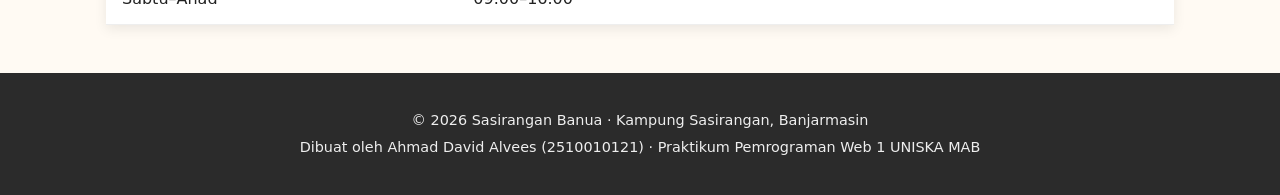
==== commit 82daaf62: "Tambah validasi formulir dan ringkasan pesan Whatsapp" ====
--- a/index.html
+++ b/index.html
@@ -9,6 +9,7 @@
     karya pengrajin lokal"
     />
     <link rel="stylesheet" href="css/style.css" />
+    <link rel="shortcut icon" href="img/favicon.svg" type="image/x-icon" />
     <title>Sasirangan Banua | Kain Khas Banjar</title>
   </head>
 
@@ -38,98 +39,56 @@
       <section class="bagian" id="katalog">
         <h2>Katalog Produk</h2>
         <p>Pilihan kain, busana, dan aksesoris Sasirangan terbaru.</p>
-        <div class="katalog-grid">
-          <article class="kartu">
-            <img
-              src="img/gigi-haruan.svg"
-              alt="Kain sasirangan motif gigi haruan warna merah marun"
-              width="600"
-              height="400"
+        <div class="kontrol-katalog">
+          <div class="kolom">
+            <label for="cari">Cari produk</label>
+            <input
+              type="search"
+              id="cari"
+              placeholder="Contoh: kemeja, selendang"
             />
-            <div class="kartu-isi">
-              <h3>Kain Motif Gigi Haruan</h3>
-              <p>
-                Kain katun 2 meter bermotif zig-zag menyerupai gigi ikan haruan.
-              </p>
-              <p class="harga">Rp185.000</p>
-            </div>
-          </article>
-          <article class="kartu">
-            <img
-              src="img/kambang-kacang.svg"
-              alt="Kain sasirangan motif kambang kacang warna hijau
-              tosca"
-              width="600"
-              height="400"
-            />
-            <div class="kartu-isi">
-              <h3>Kain Motif Kambang Kacang</h3>
-              <p>
-                Motif bunga kacang yang melambangkan keakraban dan kerukunan.
-              </p>
-              <p class="harga">Rp175.000</p>
-            </div>
-          </article>
-          <article class="kartu">
-            <img
-              src="img/bayam-raja.svg"
-              alt="Kain sasirangan motif bayam raja warna hijau
-              tosca"
-              width="600"
-              height="400"
-            />
-            <div class="kartu-isi">
-              <h3>Kain Motif bayam raja</h3>
-              <p>Motif bayam raja yang melambangkan keakraban dan kerukunan.</p>
-              <p class="harga">Rp175.000</p>
-            </div>
-          </article>
-          <article class="kartu">
-            <img
-              src="img/iris-pudak.svg"
-              alt="Kain sasirangan motif iris pudak"
-              width="600"
-              height="400"
-            />
-            <div class="kartu-isi">
-              <h3>Kain Motif Iris Pudak</h3>
-              <p>Motif Iris Pudak yang melambangkan keakraban dan kerukunan.</p>
-              <p class="harga">Rp175.000</p>
-            </div>
-          </article>
-          <article class="kartu">
-            <img
-              src="img/naga-balimbur.svg"
-              alt="Kain sasirangan motif naga balimbur"
-              width="600"
-              height="400"
-            />
-            <div class="kartu-isi">
-              <h3>Kain Motif Naga Balimbur</h3>
-              <p>
-                Motif Naga Balimbur yang melambangkan keakraban dan kerukunan.
-              </p>
-              <p class="harga">Rp175.000</p>
-            </div>
-          </article>
-          <article class="kartu">
-            <img
-              src="img/ombak-sinapur-karang.svg"
-              alt="Kain sasirangan motif ombak sinampur karang
-              tosca"
-              width="600"
-              height="400"
-            />
-            <div class="kartu-isi">
-              <h3>Kain Motif Ombak Sinampur Karang</h3>
-              <p>
-                Motif Ombak Sinampur Karang yang melambangkan keakraban dan
-                kerukunan.
-              </p>
-              <p class="harga">Rp175.000</p>
-            </div>
-          </article>
+          </div>
+          <div class="filter" role="group" aria-label="Filter kategori">
+            <button
+              type="button"
+              class="tombol-filter aktif"
+              data-kategori="semua"
+              aria-pressed="true"
+            >
+              Semua
+            </button>
+            <button
+              type="button"
+              class="tombol-filter"
+              data-kategori="kain"
+              aria-pressed="false"
+            >
+              Kain
+            </button>
+            <button
+              type="button"
+              class="tombol-filter"
+              data-kategori="pakaian"
+              aria-pressed="false"
+            >
+              Pakaian
+            </button>
+            <button
+              type="button"
+              class="tombol-filter"
+              data-kategori="aksesoris"
+              aria-pressed="false"
+            >
+              Aksesoris
+            </button>
+          </div>
         </div>
+
+        <p id="info-jumlah" class="info-jumlah" aria-live="polite"></p>
+        <div id="daftar-katalog" class="katalog-grid"></div>
+        <noscript
+          ><p>Aktifkan JavaScript untuk melihat katalog produk.</p></noscript
+        >
       </section>
 
       <section class="bagian" id="tentang">
@@ -184,4 +143,5 @@
       </p>
     </footer>
   </body>
+  <script src="js/katalog.js"></script>
 </html>
--- a/css/style.css
+++ b/css/style.css
@@ -344,3 +344,99 @@
     transition: none !important;
   }
 }
+
+/* ---------- 12. Komponen interaktif (Modul 3) ---------- */
+.kontrol-katalog {
+  display: flex;
+  flex-direction: column;
+  gap: 1rem;
+  margin-bottom: 1rem;
+}
+
+.filter {
+  display: flex;
+  flex-wrap: wrap;
+  gap: 0.5rem;
+}
+
+.tombol-filter {
+  padding: 0.5rem 1rem;
+  border: 2px solid var(--warna-utama);
+  border-radius: 999px;
+  background-color: transparent;
+  color: var(--warna-utama);
+  font: inherit;
+  font-weight: 600;
+  cursor: pointer;
+}
+
+.tombol-filter:hover,
+.tombol-filter.aktif {
+  background-color: var(--warna-utama);
+  color: #ffffff;
+}
+
+.info-jumlah {
+  color: var(--warna-teks-lembut);
+  font-size: 0.95rem;
+}
+
+.label-kategori {
+  align-self: flex-start;
+  margin-bottom: 0.5rem;
+  padding: 0.15rem 0.6rem;
+  border-radius: 999px;
+  background-color: var(--warna-krem);
+  color: #6a4a00;
+  font-size: 0.75rem;
+  font-weight: 700;
+  letter-spacing: 0.05em;
+  text-transform: uppercase;
+}
+
+.pesan-error {
+  margin: 0;
+  color: #b00020;
+  font-size: 0.9rem;
+}
+
+.pesan-error:empty {
+  display: none; /* sembunyikan jika belum ada pesan */
+}
+
+[aria-invalid="true"] {
+  border-color: #b00020;
+  background-color: #fff5f6;
+}
+
+.hasil-pesan {
+  max-width: 40rem;
+  margin-top: 2rem;
+  padding: 1.5rem;
+  border-left: 6px solid var(--warna-aksen);
+  border-radius: var(--radius);
+  background-color: var(--warna-kartu);
+  box-shadow: var(--bayangan);
+}
+
+.hasil-pesan h2 {
+  margin-top: 0;
+}
+
+.hasil-pesan pre {
+  white-space: pre-wrap;
+  font-family: inherit;
+}
+
+@media (min-width: 768px) {
+  .kontrol-katalog {
+    flex-direction: row;
+    align-items: flex-end;
+    justify-content: space-between;
+  }
+
+  .kontrol-katalog .kolom {
+    flex: 1;
+    max-width: 22rem;
+  }
+}
